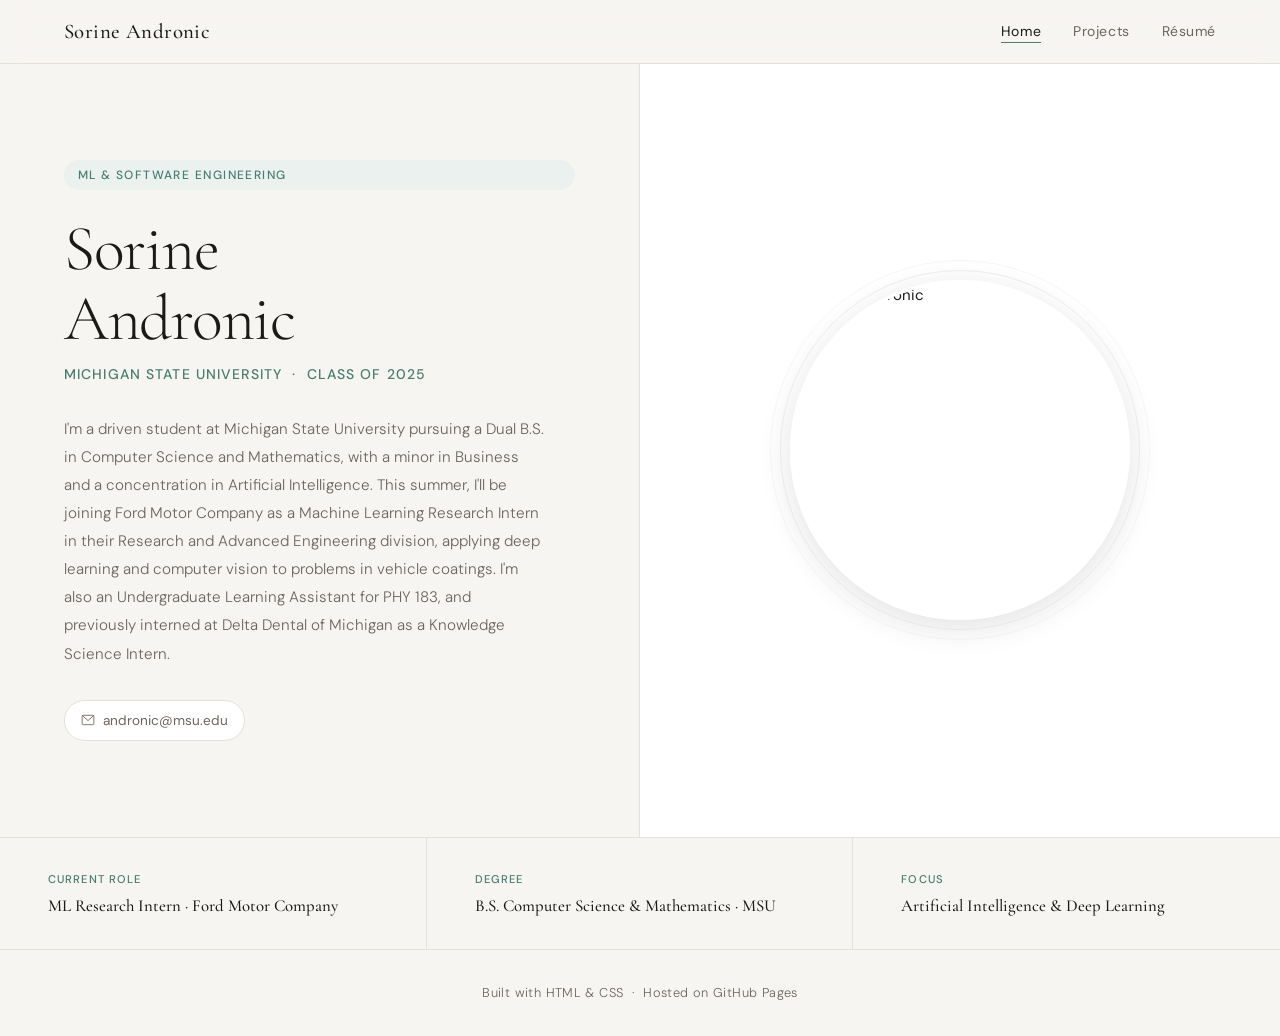
==== index.html @ a2e13e38 "Updating resume styling" ====
<!DOCTYPE html>
<html lang="en">
<head>
    <meta charset="UTF-8">
    <meta name="viewport" content="width=device-width, initial-scale=1.0">
    <title>Sorine Andronic</title>
    <link rel="stylesheet" href="./resources/css/index.css">
</head>
<body>

    <nav>
        <a href="./index.html" class="nav-logo">Sorine Andronic</a>
        <ul class="nav-links">
            <li><a href="./index.html" class="active">Home</a></li>
            <li><a href="./projects.html">Projects</a></li>
            <li><a href="./resume.html">Résumé</a></li>
        </ul>
    </nav>

    <div class="home-wrapper">

        <!-- Left: intro text -->
        <div class="home-intro">
            <span class="hero-label">ML &amp; Software Engineering</span>
            <h1>Sorine<br>Andronic</h1>
            <p class="subtitle">Michigan State University &nbsp;·&nbsp; Class of 2025</p>
            <p class="bio">
                I'm a driven student at Michigan State University pursuing a Dual B.S. in Computer Science and Mathematics,
                with a minor in Business and a concentration in Artificial Intelligence. This summer, I'll be joining
                Ford Motor Company as a Machine Learning Research Intern in their Research and Advanced Engineering division,
                applying deep learning and computer vision to problems in vehicle coatings. I'm also an Undergraduate
                Learning Assistant for PHY 183, and previously interned at Delta Dental of Michigan as a Knowledge Science Intern.
            </p>
            <a href="mailto:andronic@msu.edu" class="contact-chip">
                <svg viewBox="0 0 24 24" xmlns="http://www.w3.org/2000/svg">
                    <rect x="2" y="4" width="20" height="16" rx="2"/>
                    <polyline points="2,4 12,13 22,4"/>
                </svg>
                andronic@msu.edu
            </a>
        </div>

        <!-- Right: headshot -->
        <div class="home-photo">
            <div class="headshot-frame">
                <img id="headshot" src="./resources/images/profileheadshot.jpg" alt="Sorine Andronic">
            </div>
        </div>

        <!-- Bottom highlights strip -->
        <div class="home-highlights">
            <div class="highlight-item">
                <p class="h-label">Current Role</p>
                <p class="h-value">ML Research Intern · Ford Motor Company</p>
            </div>
            <div class="highlight-item">
                <p class="h-label">Degree</p>
                <p class="h-value">B.S. Computer Science &amp; Mathematics · MSU</p>
            </div>
            <div class="highlight-item">
                <p class="h-label">Focus</p>
                <p class="h-value">Artificial Intelligence &amp; Deep Learning</p>
            </div>
        </div>

    </div>

    <footer>
        <p>Built with HTML &amp; CSS &nbsp;·&nbsp; Hosted on GitHub Pages</p>
    </footer>

</body>
</html>
---- resources/css/index.css ----
@import url('https://fonts.googleapis.com/css2?family=Cormorant+Garamond:wght@300;400;500;600&family=DM+Sans:ital,wght@0,300;0,400;0,500;1,300&display=swap');


*, *::before, *::after {
    box-sizing: border-box;
    margin: 0;
    padding: 0;
}

:root {
    --bg:            #F7F5F2;
    --surface:       #FFFFFF;
    --border:        #E4E0DA;
    --text-primary:  #1C1A18;
    --text-secondary:#6B6560;
    --accent:        #4A7C6F;
    --accent-light:  #EAF1EF;
    --accent-muted:  #7FA99F;
    --tag-bg:        #F0EDE8;
    --shadow:        0 2px 16px rgba(28,26,24,0.07);
    --shadow-hover:  0 8px 32px rgba(28,26,24,0.12);
    --radius:        12px;
}

html {
    scroll-behavior: smooth;
}

body {
    font-family: 'DM Sans', sans-serif;
    background: var(--bg);
    color: var(--text-primary);
    min-height: 100vh;
    font-size: 15px;
    line-height: 1.7;
}

/* ── NAV ── */
nav {
    position: sticky;
    top: 0;
    z-index: 100;
    background: rgba(247,245,242,0.88);
    backdrop-filter: blur(12px);
    -webkit-backdrop-filter: blur(12px);
    border-bottom: 1px solid var(--border);
    padding: 0 clamp(1.5rem, 6vw, 4rem);
    display: flex;
    align-items: center;
    justify-content: space-between;
    height: 64px;
}

.nav-logo {
    font-family: 'Cormorant Garamond', serif;
    font-size: 1.3rem;
    font-weight: 500;
    color: var(--text-primary);
    text-decoration: none;
    letter-spacing: 0.02em;
}

.nav-links {
    display: flex;
    gap: 2rem;
    list-style: none;
}

.nav-links a {
    font-size: 0.875rem;
    font-weight: 400;
    color: var(--text-secondary);
    text-decoration: none;
    letter-spacing: 0.04em;
    transition: color 0.2s;
    position: relative;
}

.nav-links a::after {
    content: '';
    position: absolute;
    bottom: -3px;
    left: 0;
    width: 0;
    height: 1px;
    background: var(--accent);
    transition: width 0.25s ease;
}

.nav-links a:hover { color: var(--text-primary); }
.nav-links a:hover::after,
.nav-links a.active::after { width: 100%; }
.nav-links a.active { color: var(--text-primary); }

/* ── SECTION DIVIDER ── */
.section-divider {
    height: 1px;
    background: var(--border);
    margin: 0 clamp(1.5rem, 6vw, 4rem);
}

/* ── HERO ── */
.hero {
    padding: clamp(3rem, 8vw, 6rem) clamp(1.5rem, 6vw, 4rem) clamp(2rem, 5vw, 3rem);
    max-width: 860px;
}

.hero-label {
    display: inline-block;
    font-size: 0.75rem;
    font-weight: 500;
    letter-spacing: 0.12em;
    text-transform: uppercase;
    color: var(--accent);
    background: var(--accent-light);
    padding: 0.3rem 0.85rem;
    border-radius: 100px;
    margin-bottom: 1.25rem;
}

.hero h1 {
    font-family: 'Cormorant Garamond', serif;
    font-size: clamp(2.5rem, 6vw, 4rem);
    font-weight: 300;
    line-height: 1.15;
    color: var(--text-primary);
    letter-spacing: -0.01em;
    margin-bottom: 1rem;
}

.hero p {
    font-size: 1rem;
    color: var(--text-secondary);
    max-width: 560px;
    font-weight: 300;
}

/* ── FADE-UP ANIMATION ── */
@keyframes fadeUp {
    from { opacity: 0; transform: translateY(18px); }
    to   { opacity: 1; transform: translateY(0); }
}

.fade-up {
    opacity: 0;
    transform: translateY(18px);
    animation: fadeUp 0.5s ease forwards;
}

/* ── GITHUB LINK BUTTON ── */
.github-link {
    display: inline-flex;
    align-items: center;
    gap: 0.4rem;
    font-size: 0.8rem;
    font-weight: 500;
    color: var(--accent);
    text-decoration: none;
    border: 1px solid var(--accent-muted);
    padding: 0.35rem 0.85rem;
    border-radius: 100px;
    white-space: nowrap;
    transition: background 0.2s, color 0.2s;
    flex-shrink: 0;
}

.github-link:hover {
    background: var(--accent);
    color: #fff;
    border-color: var(--accent);
}

.github-link svg {
    width: 14px;
    height: 14px;
    fill: currentColor;
}

/* ── TAGS ── */
.card-tags {
    display: flex;
    flex-wrap: wrap;
    gap: 0.4rem;
    margin-bottom: 1.1rem;
}

.tag {
    font-size: 0.72rem;
    font-weight: 500;
    letter-spacing: 0.05em;
    text-transform: uppercase;
    background: var(--tag-bg);
    color: var(--text-secondary);
    padding: 0.25rem 0.7rem;
    border-radius: 100px;
}

/* ── FOOTER ── */
footer {
    border-top: 1px solid var(--border);
    padding: 2rem clamp(1.5rem, 6vw, 4rem);
    text-align: center;
    color: var(--text-secondary);
    font-size: 0.8rem;
    font-weight: 300;
    letter-spacing: 0.03em;
}

/* ═══════════════════════════════════════════
   HOMEPAGE
═══════════════════════════════════════════ */

.home-wrapper {
    display: grid;
    grid-template-columns: 1fr 1fr;
    gap: 0;
    min-height: calc(100vh - 64px);
}

/* Left column — intro text */
.home-intro {
    padding: clamp(3rem, 8vw, 6rem) clamp(2rem, 5vw, 4rem);
    display: flex;
    flex-direction: column;
    justify-content: center;
    border-right: 1px solid var(--border);
    animation: fadeUp 0.6s ease forwards;
}

.home-intro .hero-label { margin-bottom: 1.5rem; }

.home-intro h1 {
    font-family: 'Cormorant Garamond', serif;
    font-size: clamp(2.8rem, 5vw, 4.5rem);
    font-weight: 300;
    line-height: 1.1;
    letter-spacing: -0.02em;
    margin-bottom: 0.5rem;
}

.home-intro .subtitle {
    font-size: 0.875rem;
    letter-spacing: 0.08em;
    text-transform: uppercase;
    color: var(--accent);
    font-weight: 500;
    margin-bottom: 1.75rem;
}

.home-intro .bio {
    font-size: 0.95rem;
    color: var(--text-secondary);
    font-weight: 300;
    max-width: 480px;
    line-height: 1.85;
    margin-bottom: 2rem;
}

.contact-chip {
    display: inline-flex;
    align-items: center;
    gap: 0.5rem;
    font-size: 0.85rem;
    color: var(--text-secondary);
    background: var(--surface);
    border: 1px solid var(--border);
    padding: 0.5rem 1rem;
    border-radius: 100px;
    text-decoration: none;
    width: fit-content;
    transition: border-color 0.2s, color 0.2s;
}

.contact-chip:hover {
    border-color: var(--accent-muted);
    color: var(--accent);
}

.contact-chip svg {
    width: 14px;
    height: 14px;
    fill: none;
    stroke: currentColor;
    stroke-width: 1.5;
}

/* Right column — headshot */
.home-photo {
    display: flex;
    align-items: center;
    justify-content: center;
    padding: clamp(2rem, 5vw, 4rem);
    background: var(--surface);
    animation: fadeUp 0.6s ease 0.1s forwards;
    opacity: 0;
}

.headshot-frame {
    position: relative;
    width: clamp(220px, 30vw, 340px);
    aspect-ratio: 1;
}

.headshot-frame::before {
    content: '';
    position: absolute;
    inset: -10px;
    border: 1px solid var(--border);
    border-radius: 50%;
    opacity: 0.6;
}

.headshot-frame::after {
    content: '';
    position: absolute;
    inset: -20px;
    border: 1px solid var(--border);
    border-radius: 50%;
    opacity: 0.3;
}

#headshot {
    width: 100%;
    height: 100%;
    object-fit: cover;
    border-radius: 50%;
    display: block;
    border: 3px solid var(--surface);
    box-shadow: var(--shadow-hover);
}

/* Highlights strip below the two columns */
.home-highlights {
    grid-column: 1 / -1;
    border-top: 1px solid var(--border);
    display: grid;
    grid-template-columns: repeat(3, 1fr);
    animation: fadeUp 0.6s ease 0.2s forwards;
    opacity: 0;
}

.highlight-item {
    padding: 2rem clamp(1.5rem, 4vw, 3rem);
    border-right: 1px solid var(--border);
}

.highlight-item:last-child { border-right: none; }

.highlight-item .h-label {
    font-size: 0.7rem;
    letter-spacing: 0.1em;
    text-transform: uppercase;
    color: var(--accent);
    font-weight: 500;
    margin-bottom: 0.4rem;
}

.highlight-item .h-value {
    font-family: 'Cormorant Garamond', serif;
    font-size: 1.05rem;
    font-weight: 500;
    color: var(--text-primary);
    line-height: 1.3;
}

/* ═══════════════════════════════════════════
   PROJECTS PAGE
═══════════════════════════════════════════ */

.projects-section {
    padding: clamp(2.5rem, 6vw, 4rem) clamp(1.5rem, 6vw, 4rem);
    max-width: 1100px;
}

.project-card {
    background: var(--surface);
    border: 1px solid var(--border);
    border-radius: var(--radius);
    padding: clamp(1.75rem, 4vw, 2.5rem);
    margin-bottom: 1.5rem;
    box-shadow: var(--shadow);
    transition: box-shadow 0.3s ease, transform 0.3s ease, border-color 0.3s ease;
    opacity: 0;
    transform: translateY(18px);
    animation: fadeUp 0.5s ease forwards;
}

.project-card:nth-child(1) { animation-delay: 0.05s; }
.project-card:nth-child(2) { animation-delay: 0.12s; }
.project-card:nth-child(3) { animation-delay: 0.19s; }
.project-card:nth-child(4) { animation-delay: 0.26s; }

.project-card:hover {
    box-shadow: var(--shadow-hover);
    transform: translateY(-3px);
    border-color: var(--accent-muted);
}

.card-header {
    display: flex;
    align-items: flex-start;
    justify-content: space-between;
    gap: 1rem;
    margin-bottom: 1rem;
    flex-wrap: wrap;
}

.card-title-group {
    display: flex;
    align-items: center;
    gap: 1rem;
}

.card-number {
    font-family: 'Cormorant Garamond', serif;
    font-size: 1.1rem;
    font-weight: 300;
    color: var(--accent-muted);
    min-width: 2rem;
}

.card-header h2 {
    font-family: 'Cormorant Garamond', serif;
    font-size: clamp(1.3rem, 3vw, 1.65rem);
    font-weight: 500;
    color: var(--text-primary);
    letter-spacing: -0.01em;
    line-height: 1.2;
}

.card-body p {
    color: var(--text-secondary);
    font-size: 0.925rem;
    line-height: 1.8;
    font-weight: 300;
}

.card-image {
    width: 100%;
    max-height: 280px;
    object-fit: cover;
    border-radius: 8px;
    border: 1px solid var(--border);
    margin-bottom: 1.25rem;
}

/* ═══════════════════════════════════════════
   RESUME PAGE
═══════════════════════════════════════════ */

.resume-section {
    padding: clamp(2rem, 5vw, 3.5rem) clamp(1.5rem, 6vw, 4rem);
    max-width: 900px;
    width: 100%;
    animation: fadeUp 0.5s ease forwards;
}

.resume-frame {
    background: var(--surface);
    border: 1px solid var(--border);
    border-radius: var(--radius);
    box-shadow: var(--shadow);
    overflow: hidden;
}

#resume {
    width: 100%;
    display: block;
    border-radius: var(--radius);
}

.resume-actions {
    display: flex;
    align-items: center;
    justify-content: flex-end;
    gap: 0.75rem;
    padding: 1rem 1.5rem;
    border-top: 1px solid var(--border);
    background: var(--bg);
}

.btn-outline {
    display: inline-flex;
    align-items: center;
    gap: 0.4rem;
    font-size: 0.8rem;
    font-weight: 500;
    color: var(--accent);
    text-decoration: none;
    border: 1px solid var(--accent-muted);
    padding: 0.4rem 1rem;
    border-radius: 100px;
    transition: background 0.2s, color 0.2s;
    letter-spacing: 0.03em;
}

.btn-outline:hover {
    background: var(--accent);
    color: #fff;
    border-color: var(--accent);
}

/* ── RESPONSIVE ── */
@media (max-width: 768px) {
    .home-wrapper {
        grid-template-columns: 1fr;
    }

    .home-intro {
        border-right: none;
        border-bottom: 1px solid var(--border);
        padding-bottom: 2.5rem;
    }

    .home-photo {
        padding: 2.5rem 2rem;
    }

    .home-highlights {
        grid-template-columns: 1fr;
    }

    .highlight-item {
        border-right: none;
        border-bottom: 1px solid var(--border);
    }

    .highlight-item:last-child { border-bottom: none; }

    .card-header {
        flex-direction: column;
        align-items: flex-start;
    }

    .github-link {
        align-self: flex-start;
    }
}

@media (max-width: 480px) {
    .nav-links { gap: 1.25rem; }

    .headshot-frame {
        width: 200px;
    }
}
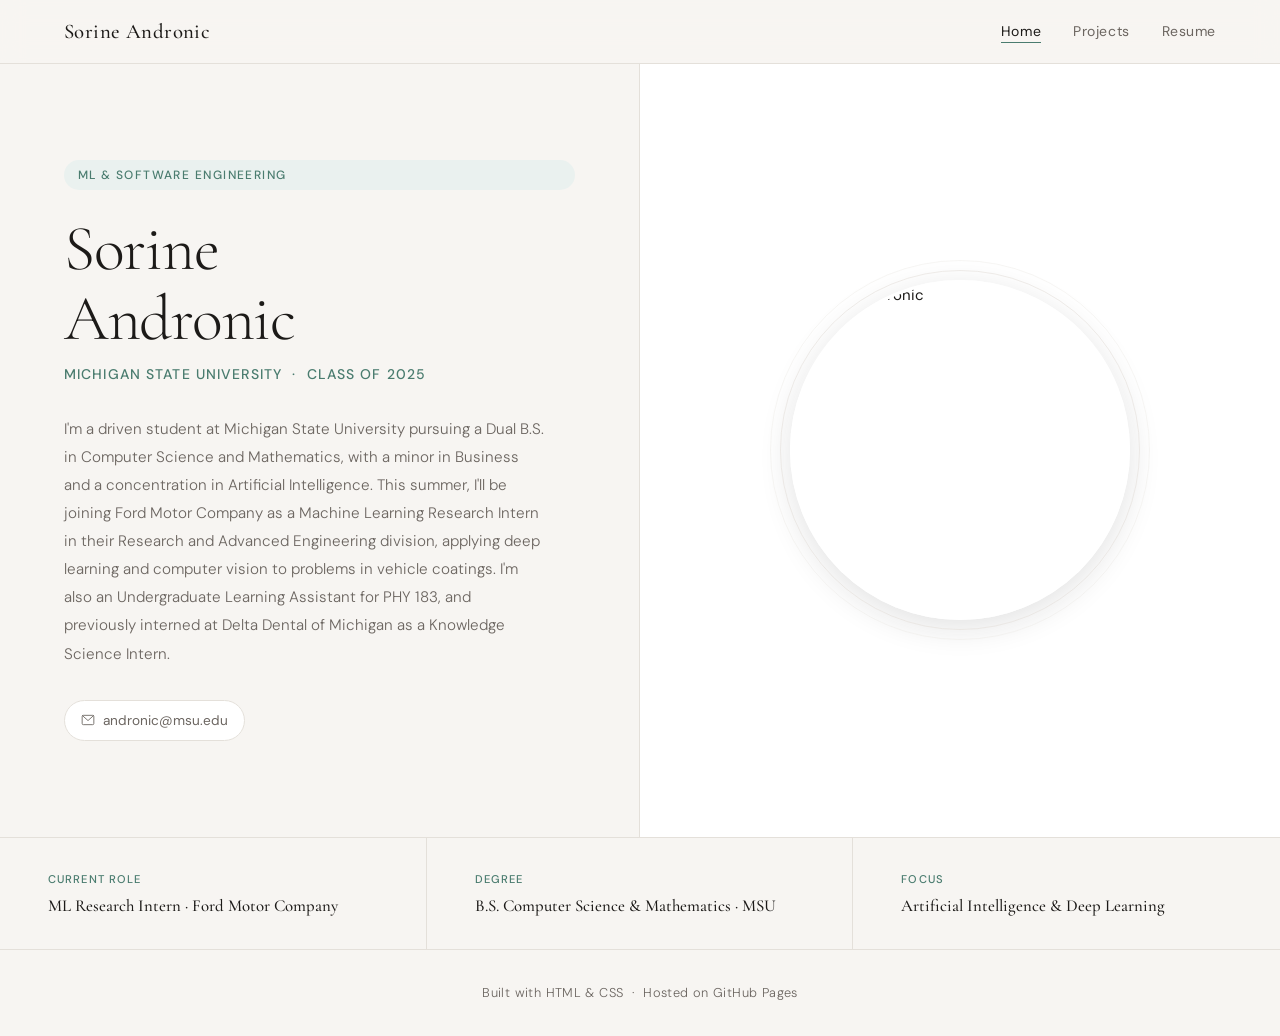
==== commit 1908be04: "Fix spelling of 'Résumé' to 'Resume' in index.html" ====
--- a/index.html
+++ b/index.html
@@ -13,7 +13,7 @@
         <ul class="nav-links">
             <li><a href="./index.html" class="active">Home</a></li>
             <li><a href="./projects.html">Projects</a></li>
-            <li><a href="./resume.html">Résumé</a></li>
+            <li><a href="./resume.html">Resume</a></li>
         </ul>
     </nav>
 
--- a/resources/css/index.css
+++ b/resources/css/index.css
@@ -1,6 +1,7 @@
+
 @import url('https://fonts.googleapis.com/css2?family=Cormorant+Garamond:wght@300;400;500;600&family=DM+Sans:ital,wght@0,300;0,400;0,500;1,300&display=swap');
 
-
+/* ── RESET & BASE ── */
 *, *::before, *::after {
     box-sizing: border-box;
     margin: 0;
@@ -543,4 +544,4 @@
     .headshot-frame {
         width: 200px;
     }
-}+}
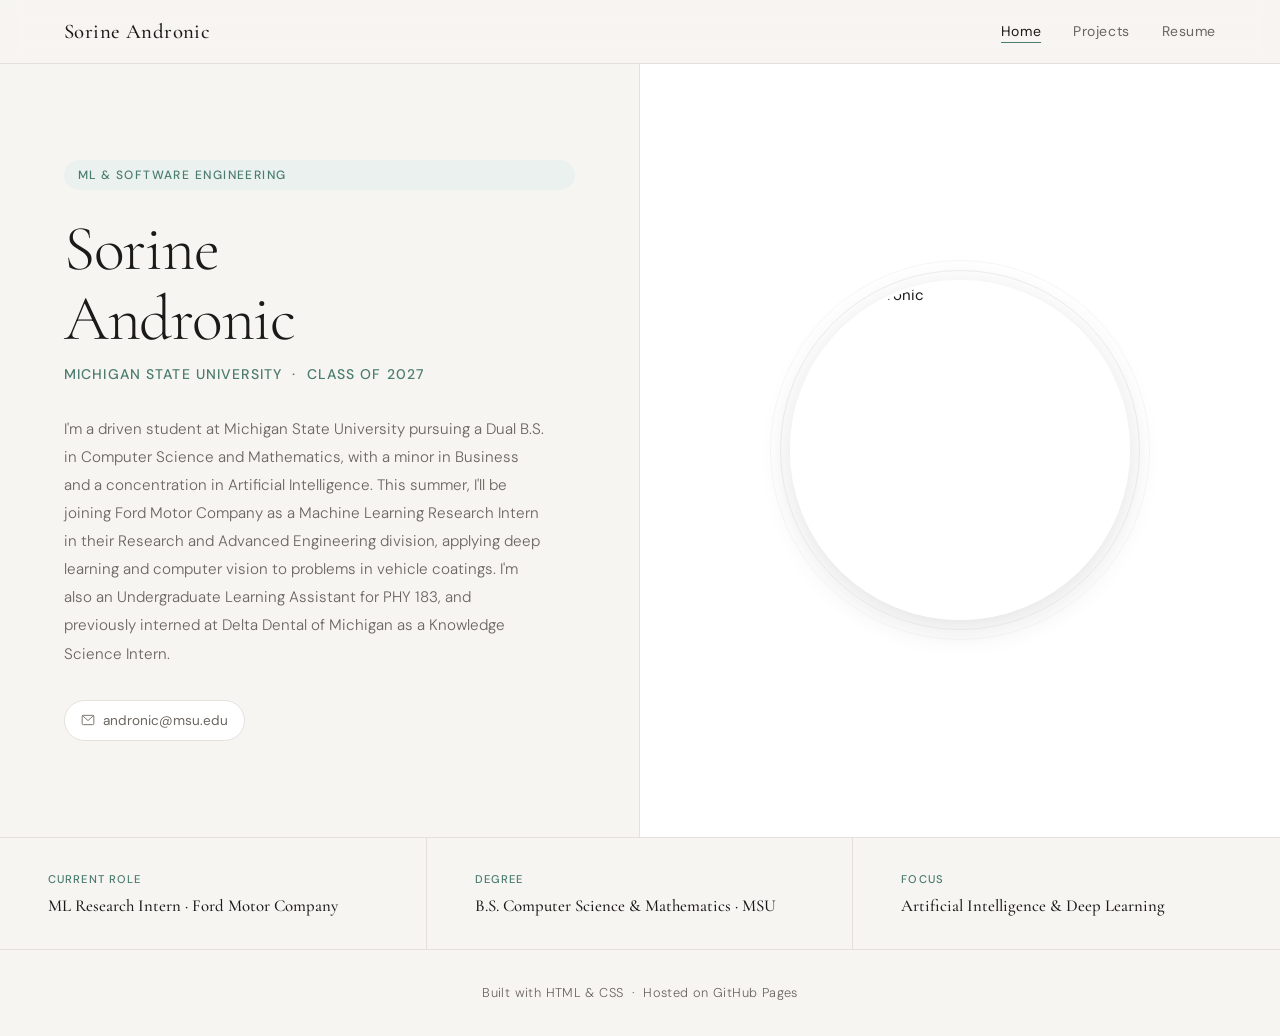
==== commit 9a9101a4: "editing index" ====
--- a/index.html
+++ b/index.html
@@ -4,7 +4,7 @@
     <meta charset="UTF-8">
     <meta name="viewport" content="width=device-width, initial-scale=1.0">
     <title>Sorine Andronic</title>
-    <link rel="stylesheet" href="./resources/css/index.css">
+    <link rel="stylesheet" href="../resources/css/index.css">
 </head>
 <body>
 
@@ -23,7 +23,7 @@
         <div class="home-intro">
             <span class="hero-label">ML &amp; Software Engineering</span>
             <h1>Sorine<br>Andronic</h1>
-            <p class="subtitle">Michigan State University &nbsp;·&nbsp; Class of 2025</p>
+            <p class="subtitle">Michigan State University &nbsp;·&nbsp; Class of 2027</p>
             <p class="bio">
                 I'm a driven student at Michigan State University pursuing a Dual B.S. in Computer Science and Mathematics,
                 with a minor in Business and a concentration in Artificial Intelligence. This summer, I'll be joining
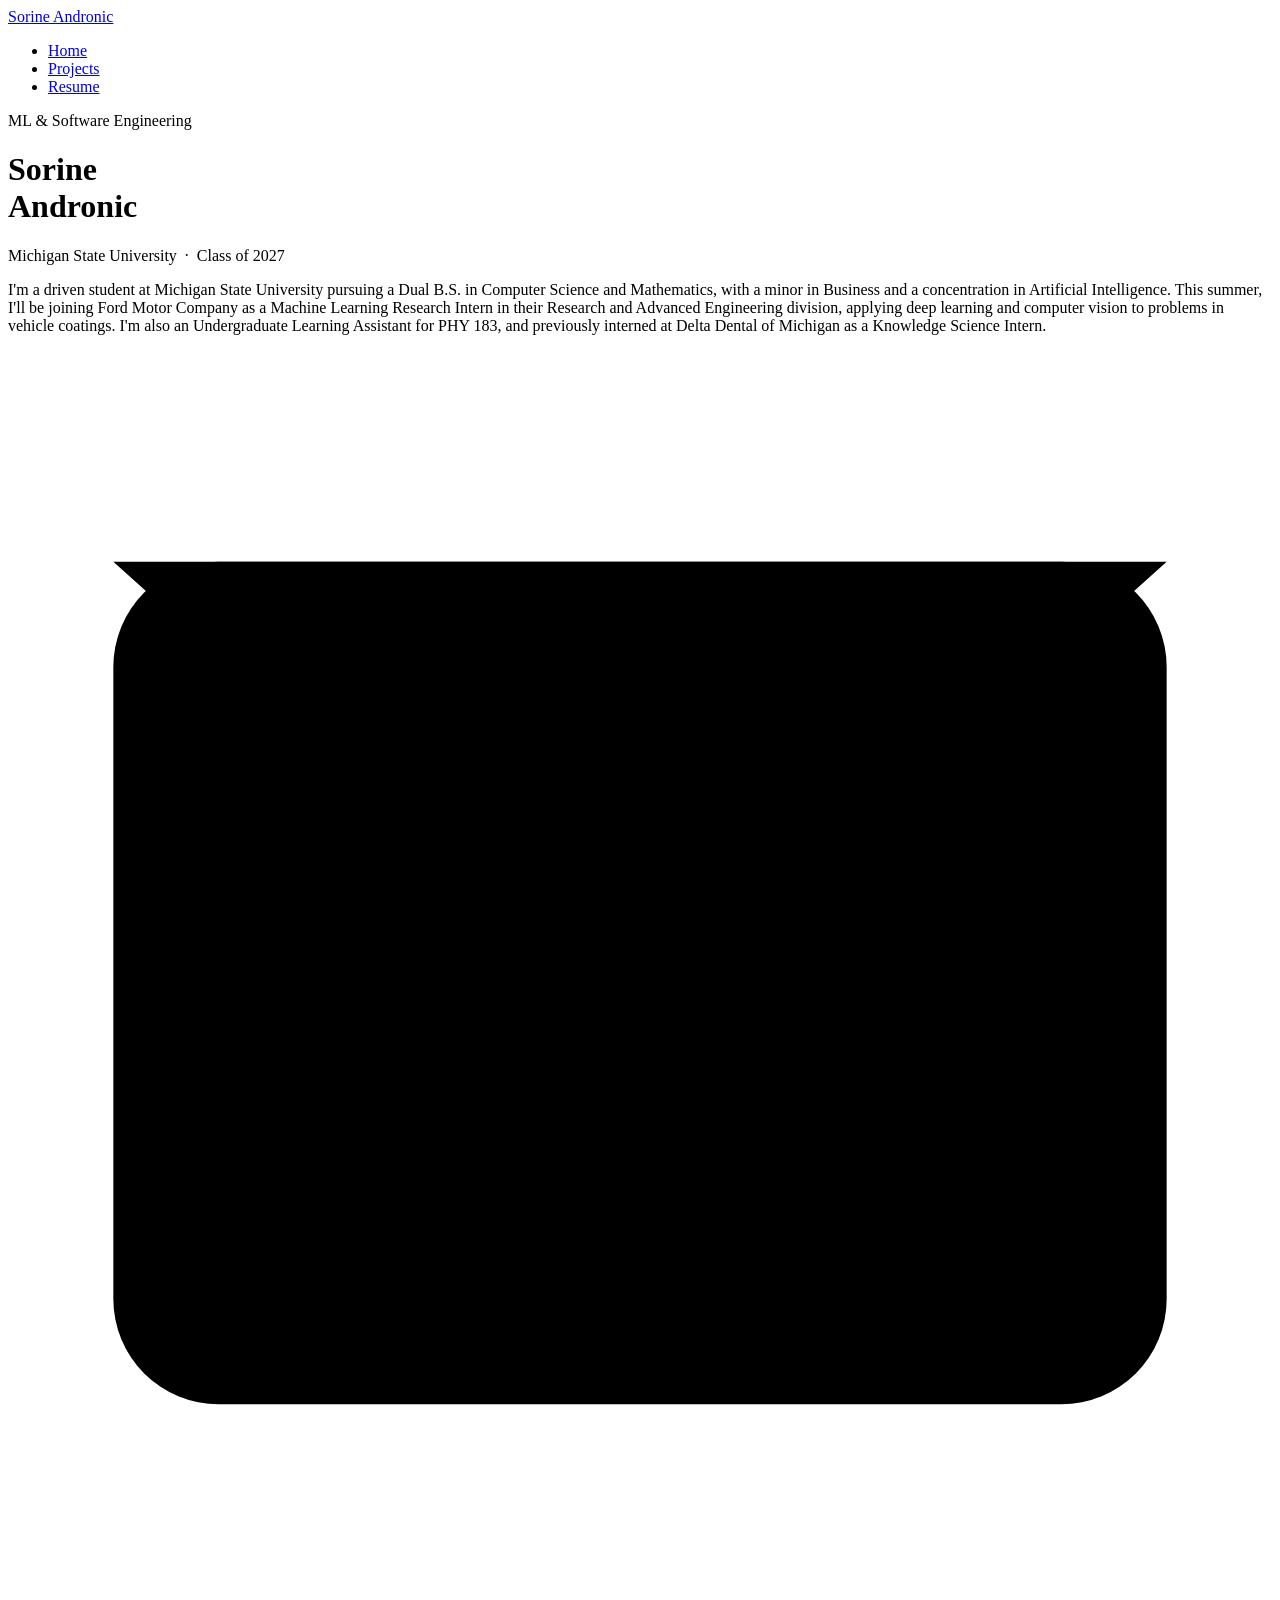
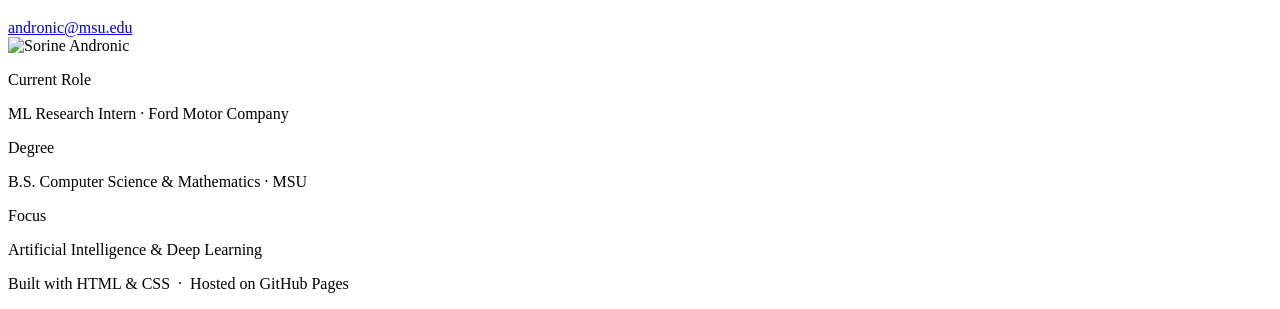
==== commit a9cc417e: "Update stylesheet link path in index.html" ====
--- a/index.html
+++ b/index.html
@@ -4,7 +4,7 @@
     <meta charset="UTF-8">
     <meta name="viewport" content="width=device-width, initial-scale=1.0">
     <title>Sorine Andronic</title>
-    <link rel="stylesheet" href="../resources/css/index.css">
+    <link rel="stylesheet" href="/portfolio/resources/css/index.css">
 </head>
 <body>
 
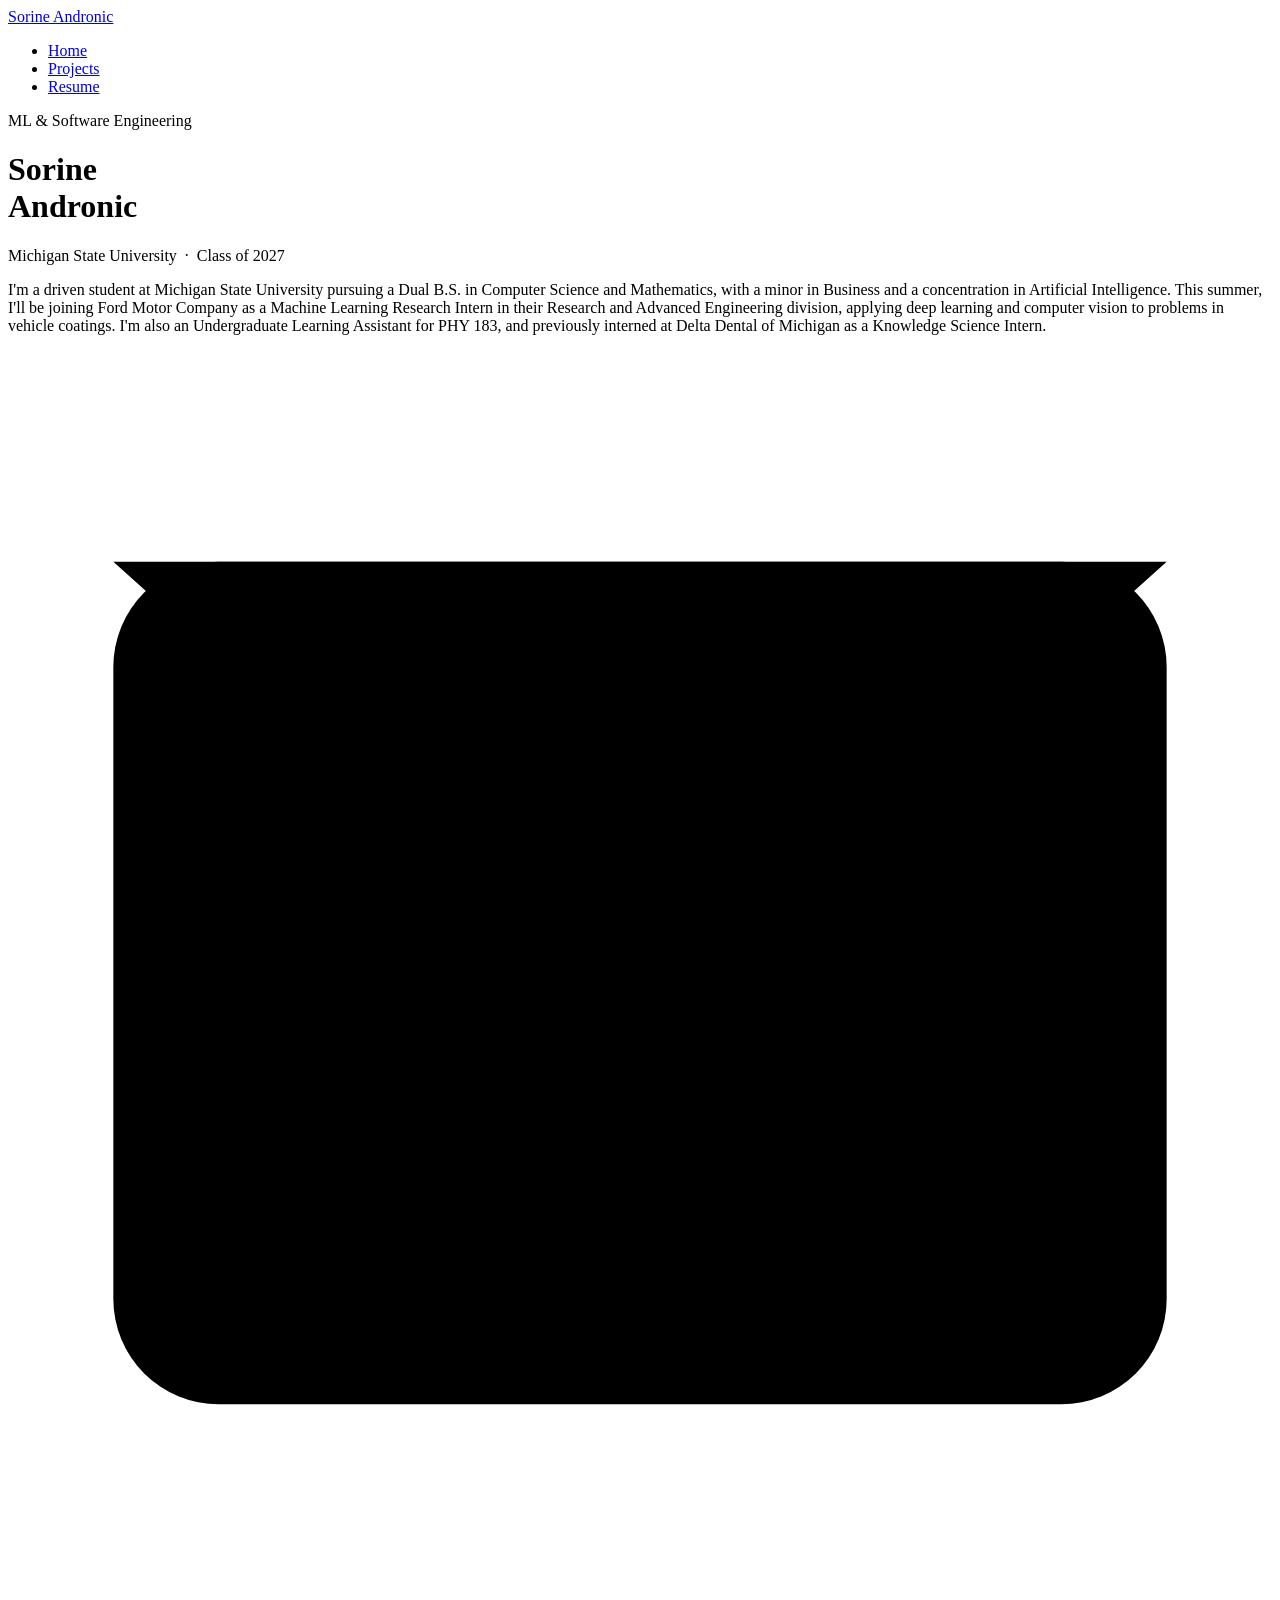
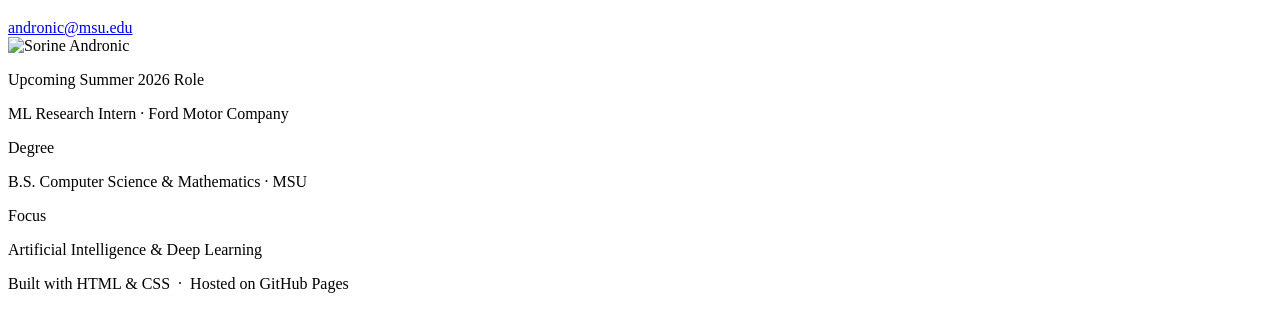
==== commit f09a28a0: "Update role label in highlights section" ====
--- a/index.html
+++ b/index.html
@@ -50,7 +50,7 @@
         <!-- Bottom highlights strip -->
         <div class="home-highlights">
             <div class="highlight-item">
-                <p class="h-label">Current Role</p>
+                <p class="h-label">Upcoming Summer 2026 Role</p>
                 <p class="h-value">ML Research Intern · Ford Motor Company</p>
             </div>
             <div class="highlight-item">
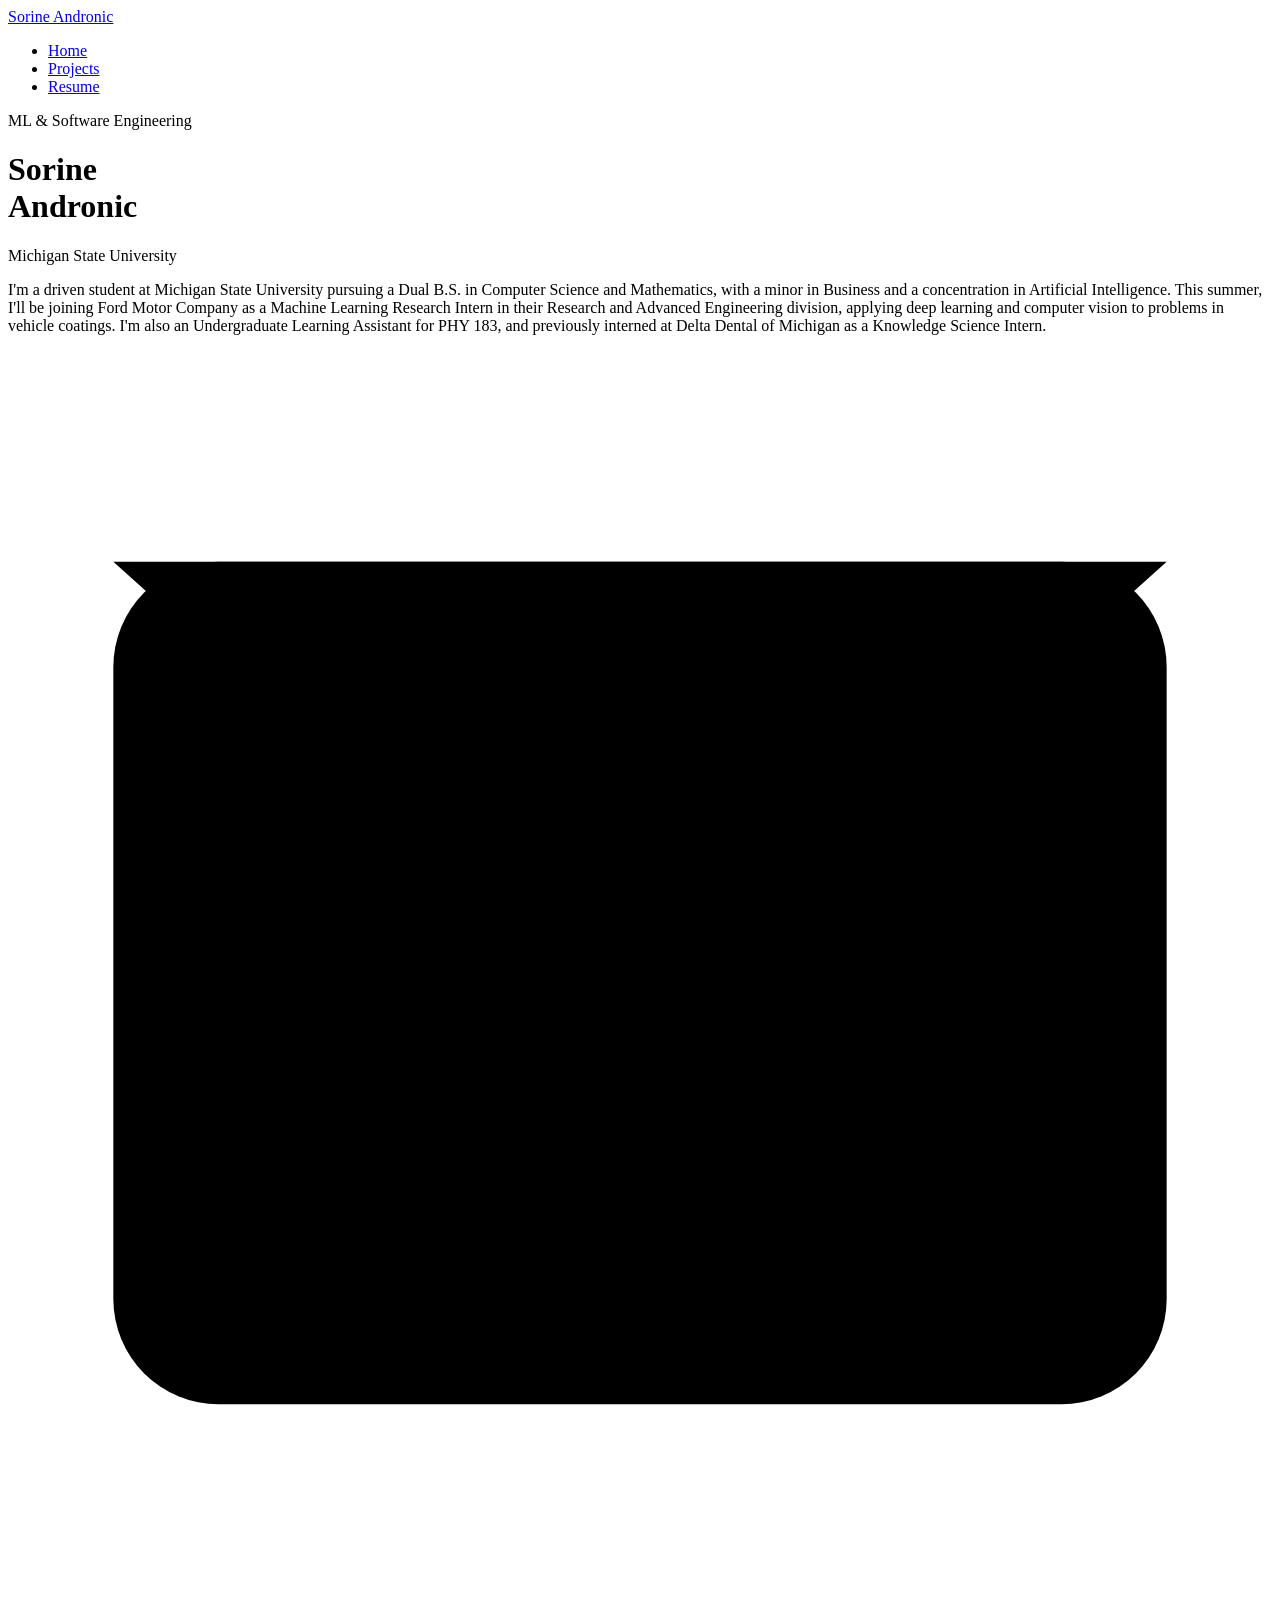
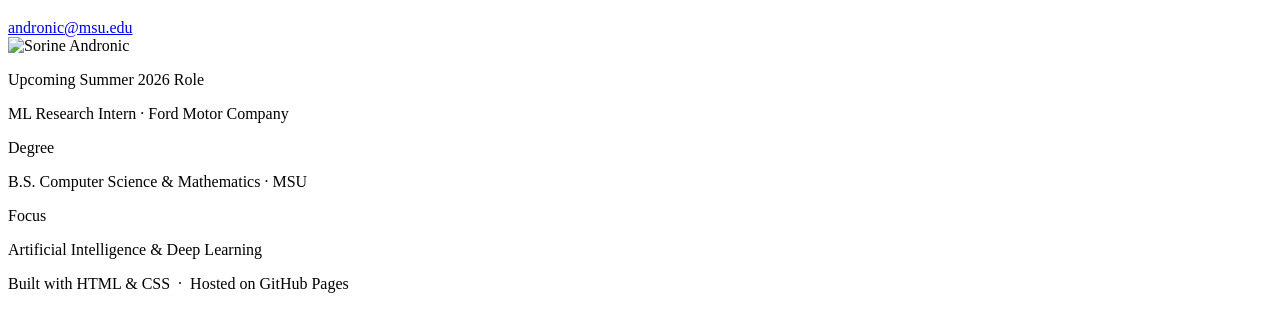
==== commit 0fd3d13c: "Adding subtitle" ====
--- a/index.html
+++ b/index.html
@@ -23,7 +23,7 @@
         <div class="home-intro">
             <span class="hero-label">ML &amp; Software Engineering</span>
             <h1>Sorine<br>Andronic</h1>
-            <p class="subtitle">Michigan State University &nbsp;·&nbsp; Class of 2027</p>
+            <p class="subtitle">Michigan State University</p>
             <p class="bio">
                 I'm a driven student at Michigan State University pursuing a Dual B.S. in Computer Science and Mathematics,
                 with a minor in Business and a concentration in Artificial Intelligence. This summer, I'll be joining
